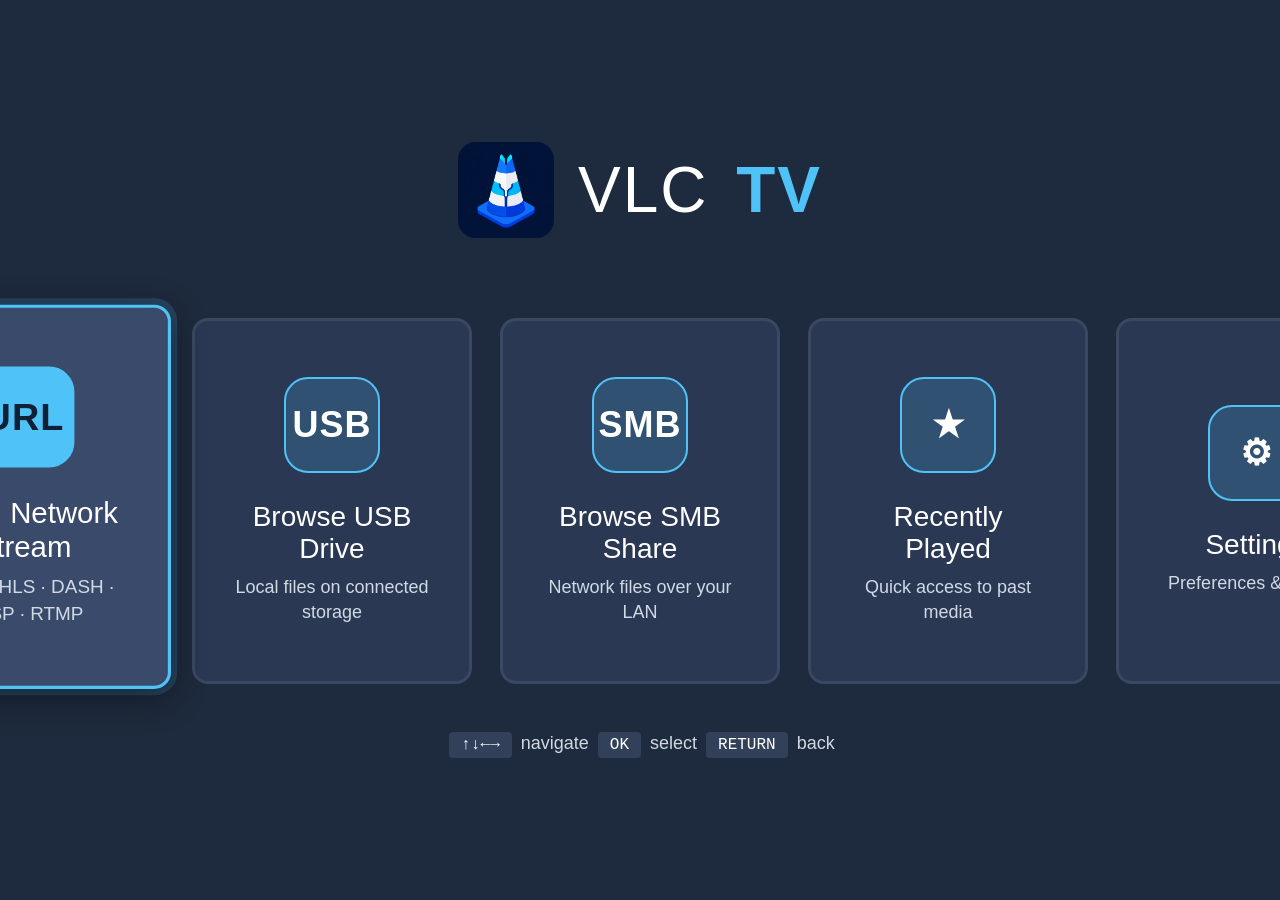
==== tizen-web-vlc/index.html @ 3103ba80 "Add fast seeking: accelerating scrub mode with percentage-based steps Left/Right and RW/FF now move " ====
<!DOCTYPE html>
<html lang="en">
<head>
<meta charset="utf-8">
<meta name="viewport" content="width=device-width, initial-scale=1, maximum-scale=1, user-scalable=no"/>
<title>VLC TV</title>
<link rel="stylesheet" href="css/style.css">
</head>
<body>

<!-- AVPlay needs an OBJECT element of type "video/mp4" as its render target -->
<object id="player-object" type="application/avplayer"></object>

<!-- HTML5 video — used for local file:// URLs because AVPlay's local-file
     pipeline is broken on Samsung TV 5.0 (opens the file, reports PLAYING,
     never decodes a frame).  The WebView's chromium media stack handles
     file:// just fine. -->
<video id="html5-video" playsinline></video>

<!-- Subtitle overlay — AVPlay doesn't auto-render text subs (TEXT/SUBTITLE
     tracks).  It fires onsubtitlechange(duration, text, ...) and we paint
     the text here. -->
<div id="subtitle-overlay" class="hidden"></div>

<!-- ── Home view ─────────────────────────────────────────────────────── -->
<section id="view-home" class="view">
    <header class="brand">
        <img class="cone-img" src="icon.png" alt="">
        <h1>VLC <span>TV</span></h1>
    </header>

    <nav class="home-tiles">
        <button class="tile" data-action="open-url" data-focus>
            <div class="tile-icon">URL</div>
            <div class="tile-label">Open Network Stream</div>
            <div class="tile-sub">HTTP · HLS · DASH · RTSP · RTMP</div>
        </button>
        <button class="tile" data-action="browse-usb">
            <div class="tile-icon">USB</div>
            <div class="tile-label">Browse USB Drive</div>
            <div class="tile-sub">Local files on connected storage</div>
        </button>
        <button class="tile" data-action="browse-smb">
            <div class="tile-icon">SMB</div>
            <div class="tile-label">Browse SMB Share</div>
            <div class="tile-sub">Network files over your LAN</div>
        </button>
        <button class="tile" data-action="browse-recent">
            <div class="tile-icon">★</div>
            <div class="tile-label">Recently Played</div>
            <div class="tile-sub">Quick access to past media</div>
        </button>
        <button class="tile" data-action="open-settings">
            <div class="tile-icon">⚙</div>
            <div class="tile-label">Settings</div>
            <div class="tile-sub">Preferences &amp; TV info</div>
        </button>
    </nav>

    <footer class="hint">
        <span class="key">↑↓←→</span> navigate
        <span class="key">OK</span> select
        <span class="key">RETURN</span> back
    </footer>
</section>

<!-- ── URL input view ────────────────────────────────────────────────── -->
<section id="view-url" class="view hidden">
    <header class="brand small">
        <img class="cone-img" src="icon.png" alt="">
        <h1>Open Network Stream</h1>
    </header>

    <div class="url-input-wrap">
        <label for="url-input">Stream URL or file path</label>
        <input id="url-input" type="text" inputmode="url"
               placeholder="rtsp://… · https://…/playlist.m3u8 · file:///opt/usr/media/…"
               data-focus>
    </div>

    <div class="actions">
        <button class="btn primary" data-action="open-current-url">Play</button>
        <button class="btn ghost"   data-action="fetch-remote-url">📲 Get URL from device</button>
        <button class="btn ghost"   data-action="back-home">Cancel</button>
    </div>

    <!-- Sample inputs sit below the primary actions so the remote lands on
         Play first; the chips are a secondary, try-it convenience. -->
    <div class="presets">
        <div class="presets-label">Or try a sample stream</div>
        <button class="preset" data-url="http://vjs.zencdn.net/v/oceans.mp4">Oceans (MP4, short)</button>
        <button class="preset" data-url="https://test-streams.mux.dev/x36xhzz/x36xhzz.m3u8">HLS test (Mux)</button>
        <button class="preset" data-url="https://commondatastorage.googleapis.com/gtv-videos-bucket/sample/BigBuckBunny.mp4">Big Buck Bunny (MP4)</button>
        <button class="preset" data-url="https://devstreaming-cdn.apple.com/videos/streaming/examples/bipbop_16x9/bipbop_16x9_variant.m3u8">Apple BipBop (HLS, 16:9)</button>
        <button class="preset" data-url="https://dash.akamaized.net/akamai/bbb_30fps/bbb_30fps.mpd">DASH test (Akamai)</button>
        <button class="preset" data-url="rtsp://9627b0bf2a7b.entrypoint.cloud.wowza.com:1935/app-p5260J38/66abe4b9_stream1">My Wowza RTSP</button>
        <button class="preset" data-url="rtsp://170.93.143.139:554/rtplive/470011e600ef003a004ee33696235daa">FAA RTSP (public)</button>
    </div>

    <p class="url-drop-hint">Paste a URL from your phone, tablet or laptop — pair once under <b>Settings</b>.</p>
</section>

<!-- ── File browser view ─────────────────────────────────────────────── -->
<section id="view-browse" class="view hidden">
    <header class="brand small">
        <img class="cone-img" src="icon.png" alt="">
        <h1 id="browse-title">USB Drive</h1>
    </header>

    <div class="browse-path"  id="browse-path">/</div>
    <ul    class="browse-list" id="browse-list"></ul>

    <footer class="hint">
        <span class="key">OK</span> open
        <span class="key">RETURN</span> up
        <span class="key">PLAY</span> open as media
    </footer>
</section>

<!-- ── Player view ───────────────────────────────────────────────────── -->
<section id="view-player" class="view hidden">
    <!-- Top bar: title -->
    <div class="osd osd-top hidden" id="osd-top">
        <span id="osd-title">Loading…</span>
    </div>

    <!-- Center spinner while opening -->
    <div class="spinner hidden" id="spinner">
        <div class="spinner-cone"></div>
        <div class="spinner-text">Opening stream…</div>
    </div>

    <!-- Center error banner -->
    <div class="error-overlay hidden" id="error-overlay">
        <div class="error-icon">!</div>
        <div class="error-title" id="error-title">Playback error</div>
        <div class="error-hint"  id="error-hint"></div>
        <button class="btn primary" data-action="back-home">Back to Home</button>
    </div>

    <!-- Bottom OSD: progress + controls -->
    <div class="osd osd-bottom hidden" id="osd-bottom">
        <div class="time">
            <span id="time-current">00:00</span>
            <span id="time-scrub-delta" class="scrub-delta hidden"></span>
            <div class="progress-track"><div class="progress-fill" id="progress-fill"></div></div>
            <span id="time-duration">00:00</span>
        </div>
        <div class="controls">
            <button class="ctrl" data-action="prev" id="btn-prev" title="Previous">⏮</button>
            <button class="ctrl" data-action="rewind">⏪</button>
            <button class="ctrl big" data-action="play-pause" id="btn-playpause" data-focus>▶</button>
            <button class="ctrl" data-action="forward">⏩</button>
            <button class="ctrl" data-action="next" id="btn-next" title="Next">⏭</button>
            <button class="ctrl" data-action="open-track-menu">CC</button>
            <button class="ctrl" data-action="open-speed-picker" id="btn-speed" title="Playback speed">1×</button>
            <button class="ctrl" data-action="toggle-repeat" id="btn-repeat" title="Repeat">↻</button>
            <button class="ctrl" data-action="toggle-shuffle" id="btn-shuffle" title="Shuffle">🔀</button>
            <span class="ctrl-sep" aria-hidden="true"></span>
            <button class="ctrl" data-action="stop">⏹</button>
        </div>
    </div>

    <!-- Track selection overlay -->
    <div class="track-menu hidden" id="track-menu">
        <h2>Tracks</h2>
        <div class="track-section">
            <h3>Audio</h3>
            <ul id="audio-tracks"></ul>
        </div>
        <div class="track-section">
            <h3>Subtitle</h3>
            <ul id="subtitle-tracks"></ul>
        </div>
        <button class="btn ghost" data-action="close-track-menu" data-focus>Close</button>
    </div>
</section>

<!-- ── Settings view ─────────────────────────────────────────────────── -->
<section id="view-settings" class="view hidden">
    <header class="brand small">
        <img class="cone-img" src="icon.png" alt="">
        <h1>Settings</h1>
    </header>

    <div class="settings-content">
        <div class="support-block">
            <img src="ko-fi-qr.webp" alt="Ko-fi QR code" class="support-qr">
            <div class="support-text">
                <div class="support-headline">Enjoying VLC TV?</div>
                <div class="support-hint">Scan the QR with your phone to support development on Ko-fi.</div>
            </div>
        </div>

        <div class="settings-group">
            <button class="settings-row" data-action="setting-audio-lang" data-focus>
                <div class="settings-label">Preferred audio language</div>
                <div class="settings-value" id="setting-audio-lang-value">Auto</div>
            </button>
            <button class="settings-row" data-action="setting-subtitle-lang">
                <div class="settings-label">Preferred subtitle language</div>
                <div class="settings-value" id="setting-subtitle-lang-value">Off</div>
            </button>
            <button class="settings-row" data-action="setting-repeat-mode">
                <div class="settings-label">Repeat mode</div>
                <div class="settings-value" id="setting-repeat-mode-value">Off</div>
            </button>
            <button class="settings-row" data-action="setting-auto-play">
                <div class="settings-label">Auto-play next file</div>
                <div class="settings-value" id="setting-auto-play-value">Off</div>
            </button>
            <button class="settings-row" data-action="setting-shuffle">
                <div class="settings-label">Shuffle playlist</div>
                <div class="settings-value" id="setting-shuffle-value">Off</div>
            </button>
        </div>

        <!-- Subtitle appearance is moved ABOVE the network-input sections
             below: those sections contain text fields that pop the on-screen
             keyboard the moment a focus lands on them, and on slower Tizen
             firmware the open/close-keyboard storm while scrolling past them
             could lag the UI or crash the app entirely (issue #28).  Sections
             that contain text inputs are now collapsed by default — the
             header is a focusable button that expands the group on press, so
             users navigating with the D-pad land on chevrons rather than
             stepping through every input. -->
        <h2 class="settings-section-title">Subtitle appearance</h2>
        <div class="settings-group">
            <button class="settings-row" data-action="setting-subtitle-size">
                <div class="settings-label">Subtitle size</div>
                <div class="settings-value" id="setting-subtitle-size-value">Medium</div>
            </button>
            <button class="settings-row" data-action="setting-subtitle-font">
                <div class="settings-label">Subtitle font</div>
                <div class="settings-value" id="setting-subtitle-font-value">Sans-serif</div>
            </button>
            <button class="settings-row" data-action="setting-subtitle-position">
                <div class="settings-label">Subtitle position</div>
                <div class="settings-value" id="setting-subtitle-position-value">Bottom</div>
            </button>
            <button class="settings-row" data-action="setting-subtitle-bg">
                <div class="settings-label">Subtitle background</div>
                <div class="settings-value" id="setting-subtitle-bg-value">None</div>
            </button>
        </div>

        <h2 class="settings-section-title">Cast from another device</h2>
        <div class="support-block">
            <div class="support-qr" id="pair-qr"></div>
            <div class="support-text">
                <div class="support-headline">Cast a link to your TV</div>
                <div class="cast-hint">
                    Scan the QR code to pair.<br>
                    Or go to <span class="pair-emph" id="pair-url">…</span> and enter code <span class="pair-emph" id="pair-code">…</span>.
                </div>
            </div>
        </div>

        <button class="settings-section-toggle" data-toggle="grp-smb" aria-expanded="false">
            <span class="settings-section-title">SMB network share</span>
            <span class="settings-section-chev" aria-hidden="true">▸</span>
        </button>
        <div class="settings-group is-collapsed" id="grp-smb">
            <label class="settings-row settings-row-input"><span class="settings-label">Server (IP/host)</span><input id="smb-host"   type="text"     placeholder="192.168.1.10"></label>
            <label class="settings-row settings-row-input"><span class="settings-label">Port</span><input id="smb-port"   type="text"     inputmode="numeric" placeholder="445"></label>
            <label class="settings-row settings-row-input"><span class="settings-label">Share</span><input id="smb-share"  type="text"     placeholder="Media"></label>
            <button class="settings-row" id="smb-anon"><div class="settings-label">Guest (no login)</div><div class="settings-value" id="smb-anon-val">Off</div></button>
            <label class="settings-row settings-row-input"><span class="settings-label">Username</span><input id="smb-user"   type="text"     placeholder="guest"></label>
            <label class="settings-row settings-row-input"><span class="settings-label">Password</span><input id="smb-pass"   type="password"></label>
            <label class="settings-row settings-row-input"><span class="settings-label">Domain (optional)</span><input id="smb-domain" type="text"></label>
            <button id="smb-save" class="settings-row"><span class="settings-label">Save SMB server</span></button>
        </div>

        <button class="settings-section-toggle" data-toggle="grp-srv" aria-expanded="false">
            <span class="settings-section-title">Transcode server</span>
            <span class="settings-section-chev" aria-hidden="true">▸</span>
        </button>
        <div class="settings-group is-collapsed" id="grp-srv">
            <div class="settings-row"><div class="settings-label">Status</div><div class="settings-value" id="srv-status-val">Not paired</div></div>
            <button id="srv-pair" class="settings-row"><span class="settings-label">Pair transcode server</span></button>
            <button id="srv-unpair" class="settings-row"><span class="settings-label">Remove transcode server</span></button>
        </div>

        <button class="settings-section-toggle" data-toggle="grp-dbg" aria-expanded="false">
            <span class="settings-section-title">Debug logging</span>
            <span class="settings-section-chev" aria-hidden="true">▸</span>
        </button>
        <div class="settings-group is-collapsed" id="grp-dbg">
            <button class="settings-row" id="dbg-enabled"><div class="settings-label">Send debug logs</div><div class="settings-value" id="dbg-enabled-val">Off</div></button>
            <label class="settings-row settings-row-input"><span class="settings-label">Listener IP</span><input id="dbg-host" type="text" placeholder="192.168.1.50"></label>
            <label class="settings-row settings-row-input"><span class="settings-label">Listener port</span><input id="dbg-port" type="text" placeholder="9999"></label>
            <button id="dbg-save" class="settings-row"><span class="settings-label">Save debug settings</span></button>
        </div>

        <h2 class="settings-section-title">TV Information</h2>
        <div class="tvinfo" id="tvinfo">Loading…</div>
    </div>
</section>

<!-- ── Generic picker overlay (used by Settings + future menus) ──────── -->
<div class="picker hidden" id="picker">
    <h2 id="picker-title">Pick a value</h2>
    <ul id="picker-options"></ul>
    <button class="btn ghost" data-action="close-picker">Cancel</button>
</div>

<!-- ── Toast / status flash ──────────────────────────────────────────── -->
<div id="toast" class="toast hidden"></div>

<script src="js/debug.js"></script>
<script src="js/remote.js"></script>
<script src="js/ui.js"></script>
<script src="js/settings.js"></script>
<script src="js/browser.js"></script>
<script src="js/mp4-subs.js"></script>
<script src="js/mkv-subs.js"></script>
<script src="js/player.js"></script>
<script src="js/qrcode.js"></script>
<script src="js/url-drop.js"></script>
<script src="js/server.js"></script>
<script src="js/smb.js"></script>
<script src="js/app.js"></script>
</body>
</html>
---- tizen-web-vlc/css/style.css ----
/* ────────────────────────────────────────────────────────────────────────
   VLC TV — visual language matching the bundled icon:
     · deep navy background (same as icon canvas)
     · white text as primary read colour
     · sky-blue (#4fc3f7) used as accent — focus rings, brand wordmark,
       progress fill, primary buttons.  Never as large background surfaces.
     · everything centred horizontally on a 1920×1080 TV viewed from 3 m
   ──────────────────────────────────────────────────────────────────────── */

:root {
    /* Slate-blue palette — same blue family as the icon but lifted out of
     * pure-navy darkness so text reads comfortably on a TV at 3 m. */
    --bg:        #1e2a3d;       /* base background, comfortable charcoal-blue */
    --bg-2:      #283549;       /* subtle elevation step */
    --bg-3:      #324159;       /* second elevation step */
    --bg-card:   #2a3854;       /* tile/card surface */
    --bg-card-h: #3a4a6a;       /* hovered/focused card */

    --fg:        #ffffff;
    --fg-mute:   #d0dae5;       /* lighter secondary text — easier reading */
    --fg-dim:    #8da0b8;

    --accent:    #4fc3f7;       /* sky blue from the icon */
    --accent-2:  #81d4fa;
    --accent-soft: rgba(79,195,247,.18);
    --danger:    #ff6b6b;

    --border:    rgba(255,255,255,.08);
    --shadow:    0 8px 32px rgba(0,0,0,.45);
    --r:         16px;
    --r-sm:      10px;
}

* { box-sizing: border-box; }

html, body {
    margin: 0; padding: 0;
    width: 100%; height: 100%;
    /* CRITICAL: body must be black/transparent so AVPlay's hardware video plane
     * shows through the WebView.  Any opaque background here would cover the
     * video.  Individual non-player views set their own backgrounds. */
    background: #000;
    color: var(--fg);
    font-family: 'Segoe UI', 'Helvetica Neue', Helvetica, Arial, sans-serif;
    font-size: 26px;
    overflow: hidden;
    user-select: none;
    -webkit-user-select: none;
}

button { font: inherit; color: inherit; cursor: pointer; background: none; border: 0; }
button:focus { outline: none; }

.hidden { display: none !important; }

/* ── Views: full screen, vertically + horizontally centred contents ────
 * Each non-player view paints its own opaque background — required because
 * the body is black (for AVPlay video plane visibility) and we don't want
 * to see black behind the home/url/browse UIs. */
.view {
    position: absolute; top: 0; right: 0; bottom: 0; left: 0;
    padding: 60px;
    display: flex;
    flex-direction: column;
    align-items: center;
    justify-content: center;
    text-align: center;
    background: var(--bg);
}

/* Player view stays transparent so the AVPlay hardware video plane shows
 * through.  Without this, the body's black would be covered by this view's
 * background and the video plane would be hidden. */
#view-player {
    background: transparent;
}

/* ── Brand (logo + wordmark) ──────────────────────────────────────── */
.brand {
    display: flex;
    align-items: center;
    justify-content: center;
    margin-bottom: 80px;
}
.brand.small { margin-bottom: 48px; }

.brand h1 {
    margin: 0 0 0 24px;       /* was flex `gap`, swapped for margin for WebKit 537 */
    font-size: 64px;
    font-weight: 200;
    letter-spacing: 2px;
    color: var(--fg);
}
.brand.small h1 { font-size: 40px; }

.brand h1 span {
    color: var(--accent);
    font-weight: 600;
    margin-left: 8px;
}

/* Brand mark — uses the actual app icon so it always matches the launcher */
.cone-img {
    width: 96px; height: 96px;
    border-radius: 18px;
    flex-shrink: 0;
}
.brand.small .cone-img { width: 56px; height: 56px; border-radius: 12px; }

/* ── Home tiles ───────────────────────────────────────────────────── */
.home-tiles {
    display: grid; grid-gap: 28px;   /* grid-gap, not gap: TV WebView is Chromium 63 */
    grid-template-columns: repeat(5, 280px);   /* 5×280 + 4×28 = 1512px, fits 1080p */
    justify-content: center;
}

.tile {
    background: var(--bg-card);
    border: 3px solid var(--border);
    border-radius: var(--r);
    padding: 56px 40px;
    text-align: center;
    transition: transform .15s ease, border-color .15s ease, background .15s ease, box-shadow .15s ease;
    color: var(--fg);
}

.tile:focus, .tile.focused {
    border-color: var(--accent);
    background: var(--bg-card-h);
    transform: scale(1.05) translateY(-4px);
    box-shadow: var(--shadow), 0 0 0 6px var(--accent-soft);
}

.tile-icon {
    font-size: 36px;
    font-weight: 700;
    color: var(--fg);
    background: var(--accent-soft);
    border: 2px solid var(--accent);
    width: 96px; height: 96px;
    line-height: 92px;
    border-radius: 24px;
    margin: 0 auto 28px;
    letter-spacing: 1px;
}
.tile:focus .tile-icon, .tile.focused .tile-icon {
    background: var(--accent);
    color: #102035;
}

.tile-label {
    font-size: 28px;
    font-weight: 500;
    color: var(--fg);
    margin-bottom: 10px;
}
.tile-sub {
    font-size: 18px;
    color: var(--fg-mute);
    line-height: 1.4;
}

/* ── URL input view ───────────────────────────────────────────────── */
.url-input-wrap {
    width: 100%;
    max-width: 1080px;
    text-align: center;
}
.url-input-wrap label {
    display: block;
    font-size: 18px;
    color: var(--fg-mute);
    text-transform: uppercase;
    letter-spacing: 2px;
    margin-bottom: 16px;
}
#url-input {
    width: 100%;
    background: var(--bg-card);
    color: var(--fg);
    font: inherit;
    font-size: 26px;
    border: 3px solid var(--border);
    border-radius: var(--r-sm);
    padding: 22px 28px;
    text-align: center;
    transition: border-color .15s ease, background .15s ease;
}
#url-input::placeholder { color: var(--fg-dim); }
#url-input:focus, #url-input.focused {
    outline: none;
    border-color: var(--accent);
    background: var(--bg-card-h);
    box-shadow: 0 0 0 6px var(--accent-soft);
}

.presets {
    margin-top: 40px;
    width: 100%;
    max-width: 1080px;
    display: flex;
    flex-wrap: wrap;
    justify-content: center;
}
.presets-label {
    width: 100%;
    font-size: 16px;
    color: var(--fg-dim);
    text-transform: uppercase;
    letter-spacing: 2px;
    margin-bottom: 14px;
}
.preset {
    background: var(--bg-card);
    border: 2px solid var(--border);
    border-radius: 999px;
    padding: 12px 28px;
    font-size: 18px;
    color: var(--fg-mute);
    margin: 7px;     /* spacing instead of flex gap */
    transition: border-color .15s, color .15s, background .15s;
}
.preset:focus, .preset.focused {
    border-color: var(--accent);
    color: var(--fg);
    background: var(--bg-card-h);
}

.actions {
    display: flex;
    margin-top: 48px;
    justify-content: center;
}
.actions > .btn + .btn { margin-left: 24px; }

.btn {
    border: 3px solid transparent;
    border-radius: 999px;
    padding: 18px 56px;
    font-size: 22px;
    font-weight: 500;
    transition: border-color .15s ease, background .15s ease, color .15s ease, transform .15s ease;
}
.btn.primary {
    /* Resting primary: a faint tint + accent label, so it reads as the main
     * action WITHOUT looking like the solid accent focus highlight. */
    background: var(--accent-soft);
    color: var(--accent-2);
    font-weight: 600;
}
.btn.primary:focus, .btn.primary.focused {
    /* Solid fill + glow only when it actually has focus. */
    background: var(--accent);
    color: #102035;
    transform: scale(1.04);
    box-shadow: 0 0 0 6px var(--accent-soft);
}
.btn.ghost {
    background: var(--bg-card);
    color: var(--fg);
    border-color: var(--border);
}
.btn.ghost:focus, .btn.ghost.focused {
    border-color: var(--accent);
    background: var(--bg-card-h);
    transform: scale(1.04);
}

/* ── File browser ─────────────────────────────────────────────────── */
#view-browse {
    /* Browser needs the full width for the list; centre the container only */
    justify-content: flex-start;
}
.browse-path {
    color: var(--fg-mute);
    font-size: 20px;
    margin-bottom: 16px;
    word-break: break-all;
    width: 100%;
    max-width: 1400px;
    text-align: left;
}
.browse-list {
    flex: 1;
    width: 100%;
    max-width: 1400px;
    list-style: none;
    margin: 0;
    padding: 0;
    overflow-y: auto;
    background: var(--bg-card);
    border-radius: var(--r);
    border: 1px solid var(--border);
    text-align: left;
}
.browse-list li {
    padding: 20px 32px;
    border-bottom: 1px solid var(--border);
    display: flex;
    align-items: center;
    transition: background .12s ease, border-left .12s ease;
    color: var(--fg);
    font-size: 22px;
}
.browse-list li > * + * { margin-left: 24px; }
.browse-list li:last-child { border-bottom: 0; }
.browse-list li.focused {
    background: var(--accent-soft);
    border-left: 6px solid var(--accent);
    padding-left: 26px;
}
.browse-list .icon {
    width: 36px; flex: 0 0 36px;
    text-align: center;
    font-size: 22px;
    color: var(--accent);
}
.browse-list .name { flex: 1; }
.browse-list .meta {
    color: var(--fg-mute);
    font-size: 18px;
    flex-shrink: 0;
}
/* Watched indicator: a green check on already-seen items, with the row
 * dimmed so unseen episodes stand out when scanning a series folder. */
.browse-list .watched {
    flex-shrink: 0;
    color: #5cb85c;
    font-size: 20px;
    font-weight: 700;
}
.browse-list li.watched-item .name { color: var(--fg-mute); }
.browse-list li.watched-item .icon { opacity: .6; }

/* ── Player ───────────────────────────────────────────────────────── */
#player-object {
    position: absolute; top: 0; right: 0; bottom: 0; left: 0;
    width: 100%; height: 100%;
    background: transparent;  /* let video plane show; body underneath is black */
}

#html5-video {
    position: absolute; top: 0; right: 0; bottom: 0; left: 0;
    width: 100%; height: 100%;
    background: #000;
    display: none;  /* shown only when playing a local file */
}

/* AVPlay subtitle overlay — for embedded text/subtitle tracks selected via
 * the CC menu.  AVPlay fires onsubtitlechange(duration, text, ...) and we
 * paint into this element.  HTML5 <track> handles its own rendering. */
/* Size + font come from the user's Settings via CSS custom properties set in
 * SubtitleStyle.apply(); position + background come from the sub-pos-XXX and
 * sub-bg classes toggled on this element.  Defaults below match the medium/
 * sans/bottom/none preset so the overlay looks right even before apply() runs. */
#subtitle-overlay {
    position: absolute;
    left: 8%; right: 8%;
    bottom: 8%;
    text-align: center;
    color: #fff;
    font-size: var(--sub-size, 36px);
    font-family: var(--sub-font, 'Segoe UI', 'Helvetica Neue', Helvetica, Arial, sans-serif);
    font-weight: 500;
    line-height: 1.3;
    text-shadow:
         0 0 4px rgba(0,0,0,.95),
         2px 2px 0 rgba(0,0,0,.85),
        -2px 2px 0 rgba(0,0,0,.85),
         2px -2px 0 rgba(0,0,0,.85),
        -2px -2px 0 rgba(0,0,0,.85);
    pointer-events: none;
    /* Bumped from 50 to 80 — the OSDs have no explicit z-index (auto/0)
     * but on Tizen Chromium 63 they appear to obscure the overlay anyway.
     * 80 keeps it below the pickers (200) and toast (1000). */
    z-index: 80;
}
/* Position presets.  Bottom is the default; middle/top free the opposite
 * anchor so the block grows in the right direction. */
#subtitle-overlay.sub-pos-bottom { top: auto; bottom: 8%; transform: none; }
#subtitle-overlay.sub-pos-top    { bottom: auto; top: 8%; transform: none; }
#subtitle-overlay.sub-pos-middle { top: 50%; bottom: auto; transform: translateY(-50%); }

/* The cue text lives in a .sub-line span so a translucent box (when enabled)
 * hugs the text instead of spanning the full 8%-to-8% width. */
#subtitle-overlay .sub-line {
    /* inline-block is more reliable than inline on Tizen Chromium 63 for
     * absolutely-positioned text-align:center containers — pure inline
     * spans sometimes rendered invisibly there. */
    display: inline-block;
    white-space: pre-line;
    -webkit-box-decoration-break: clone;
    box-decoration-break: clone;
}
#subtitle-overlay.sub-bg .sub-line {
    background: rgba(0,0,0,.65);
    padding: .08em .35em;
    border-radius: 6px;
    /* Outline is redundant over a solid box — drop the heavy shadow there. */
    text-shadow: 0 0 3px rgba(0,0,0,.8);
}

#view-player {
    padding: 0;
    pointer-events: none;
    align-items: stretch;
    justify-content: stretch;
}

.osd {
    position: absolute; left: 0; right: 0;
    color: var(--fg);
    pointer-events: auto;
    transition: opacity .25s ease;
}
.osd-top {
    top: 0;
    padding: 32px 60px 100px;
    background: linear-gradient(180deg, rgba(0,0,0,.85), rgba(0,0,0,0));
    text-align: left;
}
.osd-bottom {
    bottom: 0;
    padding: 100px 60px 48px;
    background: linear-gradient(0deg, rgba(0,0,0,.92), rgba(0,0,0,0));
}

#osd-title {
    font-size: 28px;
    font-weight: 500;
}

.time {
    display: flex;
    align-items: center;
    margin-bottom: 32px;
    font-variant-numeric: tabular-nums;
    font-size: 22px;
    color: var(--fg);
    position: relative;   /* anchors the floating scrub-delta label */
}
.time > * + * { margin-left: 24px; }
.progress-track {
    flex: 1;
    height: 6px;
    background: rgba(255,255,255,.18);
    border-radius: 3px;
    overflow: hidden;
}
.progress-fill {
    height: 100%; width: 0%;
    background: var(--accent);
    transition: width .25s linear;
}
/* Scrub mode: the fill previews the seek destination, so it must track key
 * repeats instantly (no easing) and read as "not the real position yet". */
.progress-fill.scrubbing {
    transition: none;
    background: #fff;
}
/* Floats above the time row: it must NOT take part in the flex layout, or
 * showing/hiding it resizes the progress track and the fill tip jumps
 * sideways at commit even though the percentage is unchanged. */
.scrub-delta {
    position: absolute;
    left: 0;
    bottom: 100%;
    margin: 0 0 10px;
    color: var(--accent);
    font-weight: 600;
}

.controls {
    display: flex;
    align-items: center;
    justify-content: center;
}
.controls > .ctrl + .ctrl { margin-left: 20px; }

/* Visual separator pushes Stop apart from the playback / track controls so
 * an accidental over-press from play-pause can't land on it. */
.ctrl-sep {
    display: inline-block;
    width: 1px;
    height: 56px;
    margin: 0 28px;
    background: rgba(255,255,255,.12);
}
.ctrl {
    background: rgba(255,255,255,.08);
    border: 3px solid transparent;
    border-radius: 50%;
    width: 64px; height: 64px;
    font-size: 24px;
    color: var(--fg);
    display: flex; align-items: center; justify-content: center;
    transition: border-color .15s ease, background .15s ease, transform .15s;
}
.ctrl.big {
    width: 96px; height: 96px;
    font-size: 36px;
    background: var(--accent);
    color: #102035;
}
.ctrl:focus, .ctrl.focused {
    border-color: var(--accent);
    background: var(--accent-soft);
    transform: scale(1.06);
}
.ctrl.big:focus, .ctrl.big.focused {
    background: var(--accent-2);
    border-color: var(--accent-2);
}
/* Prev/Next greyed out when there's no sibling in that direction.  Stays
 * focusable so the remote doesn't get stuck skipping over it. */
.ctrl.disabled { opacity: .35; }

/* ── Spinner ──────────────────────────────────────────────────────── */
.spinner {
    position: absolute; left: 50%; top: 50%;
    transform: translate(-50%, -50%);
    text-align: center;
    pointer-events: auto;
}
.spinner-cone {
    width: 80px; height: 80px;
    border: 6px solid rgba(255,255,255,.15);
    border-top-color: var(--accent);
    border-radius: 50%;
    margin: 0 auto 24px;
    animation: spin 1s linear infinite;
}
.spinner-text { font-size: 24px; color: var(--fg-mute); }
@keyframes spin { to { transform: rotate(360deg); } }

/* ── Error overlay ────────────────────────────────────────────────── */
.error-overlay {
    position: absolute; top: 0; right: 0; bottom: 0; left: 0;
    background: rgba(10,20,35,.96);
    display: flex; flex-direction: column; align-items: center; justify-content: center;
    padding: 80px;
    pointer-events: auto;
    text-align: center;
    z-index: 100;  /* keep above OSDs so the "Back" button is clickable */
}
.error-overlay > * + * { margin-top: 24px; }

/* Big yellow warning icon for visibility, white message text for readability,
 * muted secondary line for the codec hint.  Red on navy was too low contrast. */
.error-icon {
    width: 96px; height: 96px;
    border-radius: 50%;
    background: var(--accent-soft);
    border: 4px solid var(--accent);
    color: var(--accent);
    font-size: 56px; font-weight: 700;
    display: flex; align-items: center; justify-content: center;
    line-height: 1;
}
.error-title {
    font-size: 36px;
    font-weight: 500;
    color: var(--fg);
    max-width: 1200px;
}
.error-hint {
    font-size: 20px;
    color: var(--fg-mute);
    max-width: 1000px;
    line-height: 1.5;
    white-space: pre-line;  /* respect \n in the hint text so ffmpeg cmds are on their own lines */
    text-align: left;
}
/* Legacy — kept in case any pre-update DOM still references it */
.error-msg {
    font-size: 26px;
    color: var(--fg);
    max-width: 1100px;
    line-height: 1.4;
}

/* ── Track menu ───────────────────────────────────────────────────── */
.track-menu {
    position: absolute; right: 60px; bottom: 240px;
    background: var(--bg-card);
    border: 1px solid var(--border);
    border-radius: var(--r);
    padding: 32px;
    min-width: 480px;
    max-width: 600px;
    box-shadow: var(--shadow);
    pointer-events: auto;
    text-align: left;
}
.track-menu h2 {
    margin: 0 0 20px;
    font-size: 24px;
    font-weight: 500;
}
.track-section { margin-bottom: 24px; }
.track-section h3 {
    margin: 0 0 12px;
    font-size: 16px;
    color: var(--fg-mute);
    text-transform: uppercase;
    letter-spacing: 1.5px;
}
.track-section ul { list-style: none; margin: 0; padding: 0; }
.track-section li {
    padding: 12px 18px;
    border-radius: 8px;
    transition: background .12s ease;
    color: var(--fg);
}
.track-section li.focused { background: var(--accent-soft); }
.track-section li.active::before {
    content: '✓ ';
    color: var(--accent);
    font-weight: 700;
}
.track-section li.muted { color: var(--fg-dim); font-style: italic; }

/* ── Hints / footer ───────────────────────────────────────────────── */
.hint {
    margin-top: 48px;
    color: var(--fg-mute);
    font-size: 18px;
}
.key {
    display: inline-block;
    background: var(--bg-3);
    padding: 4px 12px;
    border-radius: 4px;
    font-family: 'Consolas', monospace;
    color: var(--fg);
    font-size: 16px;
    margin: 0 4px;
}

/* ── Repeat / shuffle buttons (active state highlight) ───────────── */
.ctrl.repeat-on,
.ctrl.shuffle-on {
    color: var(--accent);
    background: var(--accent-soft);
}
.ctrl.repeat-on::after {
    content: '1';
    position: absolute;
    top: -2px; right: -2px;
    width: 18px; height: 18px;
    line-height: 18px;
    text-align: center;
    background: var(--accent);
    color: var(--bg);
    font-size: 12px; font-weight: 700;
    border-radius: 50%;
}
.ctrl { position: relative; }   /* needed for the badge above */

/* ── Settings view ───────────────────────────────────────────────── */
#view-settings {
    justify-content: flex-start;
    align-items: center;
}
.settings-content {
    width: 100%;
    max-width: 1100px;
    text-align: left;
    overflow-y: auto;
    padding-bottom: 40px;
    /* Hard-cap the scroll-region height so the TV-info panel always overflows
     * and the Down-arrow scroll handler has something to scroll into.  Tuned
     * for 1080p (window.innerHeight = 1080) but works fine on smaller too. */
    height: calc(100vh - 260px);
    /* Hide the native scrollbar — we navigate via remote, not pointer. */
    scrollbar-width: none;
}
.settings-content::-webkit-scrollbar { display: none; }
.settings-group {
    margin-bottom: 40px;
}
.settings-row {
    width: 100%;
    display: flex;
    align-items: center;
    justify-content: space-between;
    padding: 22px 28px;
    margin-bottom: 12px;
    background: var(--bg-card);
    border: 3px solid var(--border);
    border-radius: var(--r);
    color: var(--fg);
    text-align: left;
    transition: border-color .15s ease, background .15s ease;
}
.settings-row:focus, .settings-row.focused {
    border-color: var(--accent);
    background: var(--bg-card-h);
    box-shadow: 0 0 0 4px var(--accent-soft);
}
.settings-label { font-size: 24px; }

/* SMB text fields: stack the label above a full-width input so the focusable
 * <input> shares the same horizontal centre as the full-width button rows.
 * The D-pad nav is geometric and penalises horizontal offset, so a narrow
 * right-aligned input gets skipped over — a centred, full-width one doesn't. */
.settings-row-input {
    flex-direction: column;
    align-items: stretch;
}
.settings-row-input .settings-label { margin-bottom: 12px; }
.settings-row-input input {
    width: 100%;
    box-sizing: border-box;
    font-size: 22px;
    padding: 12px 16px;
    background: var(--bg);
    border: 2px solid var(--border);
    border-radius: var(--r-sm);
    color: var(--fg);
}
.settings-row-input:focus-within,
.settings-row-input input:focus,
.settings-row-input input.focused {
    border-color: var(--accent);
    outline: none;
}
.settings-value {
    font-size: 20px;
    color: var(--accent);
    font-weight: 500;
}
.settings-section-title {
    margin: 20px 0 16px;
    font-size: 22px;
    color: var(--fg-mute);
    text-transform: uppercase;
    letter-spacing: 2px;
    font-weight: 500;
}

/* Collapsible section header — looks like the bare h2 above, but is a
 * focusable button so D-pad navigation can expand the group on press.
 * Sections containing text-input rows (SMB, Debug logging) are collapsed
 * by default so passing them with the D-pad doesn't pop the on-screen
 * keyboard for every input on the way past — that was the trigger for
 * the lag / crash described in issue #28. */
.settings-section-toggle {
    width: 100%;
    display: flex;
    align-items: center;
    justify-content: space-between;
    padding: 14px 20px;
    margin: 20px 0 16px;
    background: transparent;
    border: 2px solid transparent;
    border-radius: var(--r);
    color: var(--fg-mute);
    text-align: left;
    cursor: pointer;
    transition: border-color .15s ease, background .15s ease, color .15s ease;
}
.settings-section-toggle .settings-section-title { margin: 0; }
.settings-section-toggle:focus,
.settings-section-toggle.focused {
    border-color: var(--accent);
    background: var(--bg-card);
    color: var(--fg);
    outline: none;
    box-shadow: 0 0 0 4px var(--accent-soft);
}
.settings-section-chev {
    font-size: 20px;
    color: var(--fg-dim);
    transition: transform .15s ease;
    margin-left: 16px;
}
/* Expanded state (default rendering of an open <button aria-expanded="true">) */
.settings-section-toggle[aria-expanded="true"] .settings-section-chev {
    transform: rotate(90deg);
}

/* Hide the collapsed group entirely.  display:none means descendants have
 * offsetParent === null, which the UI focus filter (ui.js:48) treats as
 * non-focusable — exactly what we want, the keyboard never gets a chance
 * to pop for hidden inputs. */
.settings-group.is-collapsed { display: none; }

/* TV info table */
.tvinfo {
    background: var(--bg-card);
    border: 1px solid var(--border);
    border-radius: var(--r);
    padding: 24px 28px;
    font-size: 19px;
    line-height: 1.6;
}
.tvinfo .row {
    display: flex;
    align-items: baseline;
    padding: 4px 0;
    border-bottom: 1px solid var(--border);
}
.tvinfo .row:last-child { border-bottom: 0; }
.tvinfo .k { flex: 0 0 220px; color: var(--fg-mute); }
.tvinfo .v { flex: 1; color: var(--fg); word-break: break-all; }
.tvinfo h3 {
    margin: 18px 0 8px;
    font-size: 18px;
    color: var(--fg-mute);
    text-transform: uppercase;
    letter-spacing: 1.5px;
    font-weight: 500;
}
/* 2-column grid for the codec list — twice the density so everything fits
 * on a 1080p screen without needing to scroll. */
.tvinfo .codecs {
    display: grid;
    grid-template-columns: 1fr 1fr;
    grid-column-gap: 28px;   /* grid-column-gap for Chromium 63 */
}
.tvinfo .codec {
    display: flex;
    padding: 4px 0;
    font-size: 18px;
}
.tvinfo .codec .name { flex: 0 0 160px; color: var(--fg-mute); }
.tvinfo .codec .status.ok    { color: #6ad06a; }
.tvinfo .codec .status.maybe { color: var(--accent-2); }
.tvinfo .codec .status.no    { color: var(--danger); }

/* "Support this app" Ko-fi block */
.support-block {
    display: flex;
    align-items: center;
    background: var(--bg-card);
    border: 1px solid var(--border);
    border-radius: var(--r);
    padding: 24px 28px;
    margin-bottom: 24px;
}
.support-qr {
    flex: 0 0 200px;
    width: 200px;
    height: 200px;
    background: #fff;       /* keep QR readable on dark surfaces */
    padding: 10px;
    border-radius: 12px;
    image-rendering: pixelated;
    margin-right: 32px;     /* flex `gap` is unsupported on the TV WebView (Chromium 63) */
}
.support-text { flex: 1; }
.support-headline {
    font-size: 22px;
    font-weight: 600;
    color: var(--fg);
    margin-bottom: 6px;
}
.support-hint {
    font-size: 18px;
    color: var(--fg-mute);
    line-height: 1.5;
}

/* ── Picker overlay (settings options, modal) ────────────────────── */
.picker {
    position: fixed;
    top: 10%; left: 50%;
    transform: translateX(-50%);
    width: 600px; max-width: 90%;
    max-height: 80vh;
    overflow-y: auto;
    background: var(--bg-card);
    border: 2px solid var(--border);
    border-radius: var(--r);
    padding: 32px;
    box-shadow: var(--shadow);
    z-index: 200;
    text-align: left;
}
.picker h2 {
    margin: 0 0 20px;
    font-size: 24px;
    font-weight: 500;
    color: var(--fg);
}
.picker ul {
    list-style: none; margin: 0 0 20px; padding: 0;
}
.picker li {
    padding: 14px 18px;
    border-radius: 8px;
    color: var(--fg);
    transition: background .12s ease;
    cursor: pointer;
}
.picker li.focused { background: var(--accent-soft); }
.picker li.active::before {
    content: '✓ ';
    color: var(--accent);
    font-weight: 700;
}

/* ── Toast ────────────────────────────────────────────────────────── */
.toast {
    position: fixed;
    bottom: 60px; left: 50%;
    transform: translateX(-50%);
    background: var(--bg-3);
    color: var(--fg);
    padding: 16px 36px;
    border-radius: 999px;
    font-size: 20px;
    box-shadow: var(--shadow);
    z-index: 1000;
    border: 1px solid var(--border);
}

/* ── URL-drop pairing hint (network view) ───────────────────────────── */
.url-drop-hint {
    margin: 14px 2px 0;
    color: #8499b3;
    font-size: 17px;
    line-height: 1.5;
}
.url-drop-hint b { color: #ff8800; font-weight: 600; word-break: break-all; }
.url-drop-hint:empty { display: none; }

/* ── Pairing block (Settings → Cast from another device) ─────────────── */
.cast-hint {
    font-size: 22px;
    color: var(--fg-mute);
    line-height: 1.7;       /* doubles as spacing between the two lines */
}
.pair-emph {
    color: var(--accent);
    font-family: 'Consolas', monospace;
    word-break: break-all;
}
#pair-qr { display: flex; align-items: center; justify-content: center; }
#pair-qr img { display: block; border-radius: 4px; }
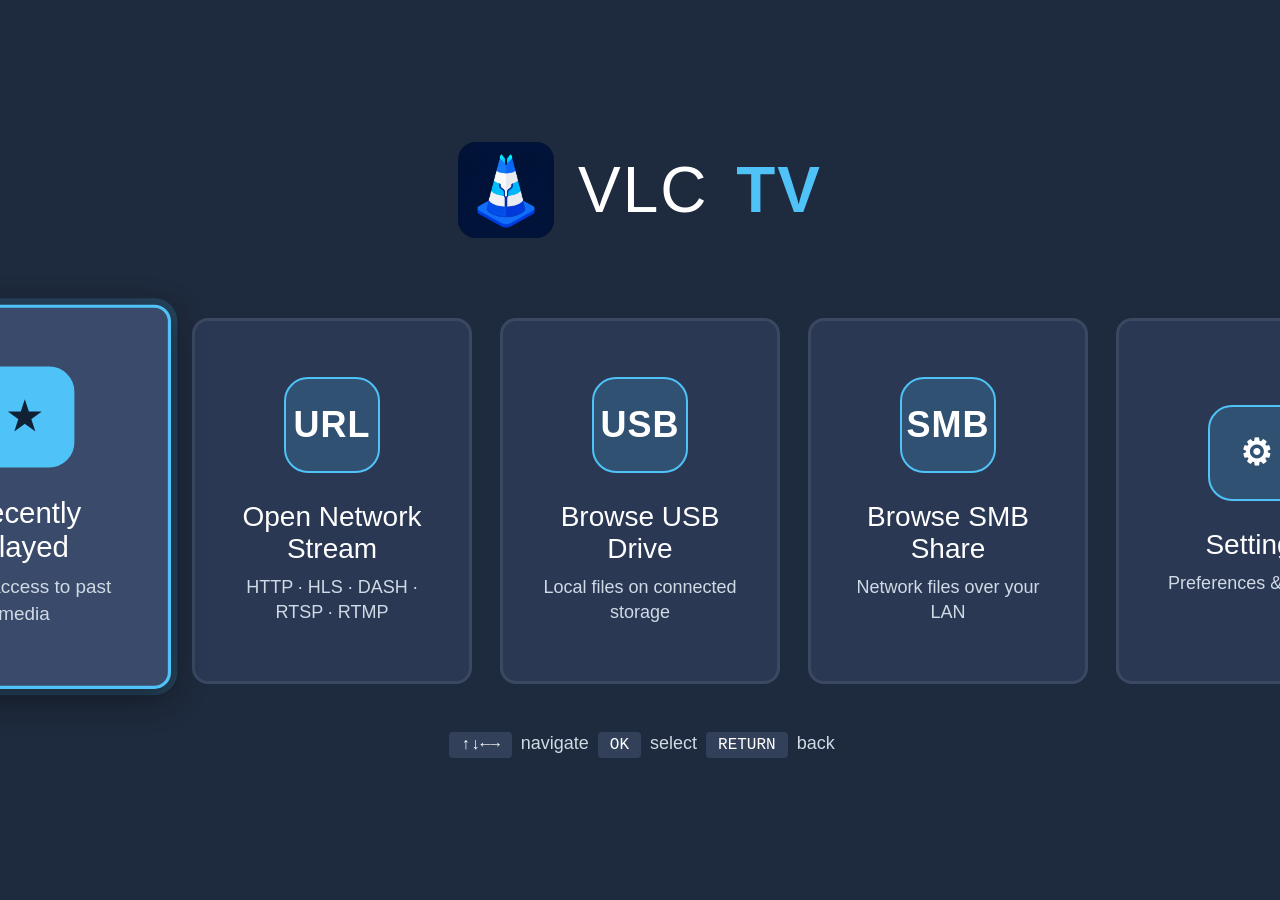
==== commit 8ed3b29d: "Home: move Recently Played to leftmost tile (issue #56) The common return-visit action is 'resume wh" ====
--- a/tizen-web-vlc/index.html
+++ b/tizen-web-vlc/index.html
@@ -30,7 +30,15 @@
     </header>
 
     <nav class="home-tiles">
-        <button class="tile" data-action="open-url" data-focus>
+        <!-- Recently Played is intentionally the leftmost tile so the D-pad
+             lands on it first — the common return-visit action is "resume
+             what I was watching", not "browse from scratch" (issue #56). -->
+        <button class="tile" data-action="browse-recent" data-focus>
+            <div class="tile-icon">★</div>
+            <div class="tile-label">Recently Played</div>
+            <div class="tile-sub">Quick access to past media</div>
+        </button>
+        <button class="tile" data-action="open-url">
             <div class="tile-icon">URL</div>
             <div class="tile-label">Open Network Stream</div>
             <div class="tile-sub">HTTP · HLS · DASH · RTSP · RTMP</div>
@@ -44,11 +52,6 @@
             <div class="tile-icon">SMB</div>
             <div class="tile-label">Browse SMB Share</div>
             <div class="tile-sub">Network files over your LAN</div>
-        </button>
-        <button class="tile" data-action="browse-recent">
-            <div class="tile-icon">★</div>
-            <div class="tile-label">Recently Played</div>
-            <div class="tile-sub">Quick access to past media</div>
         </button>
         <button class="tile" data-action="open-settings">
             <div class="tile-icon">⚙</div>
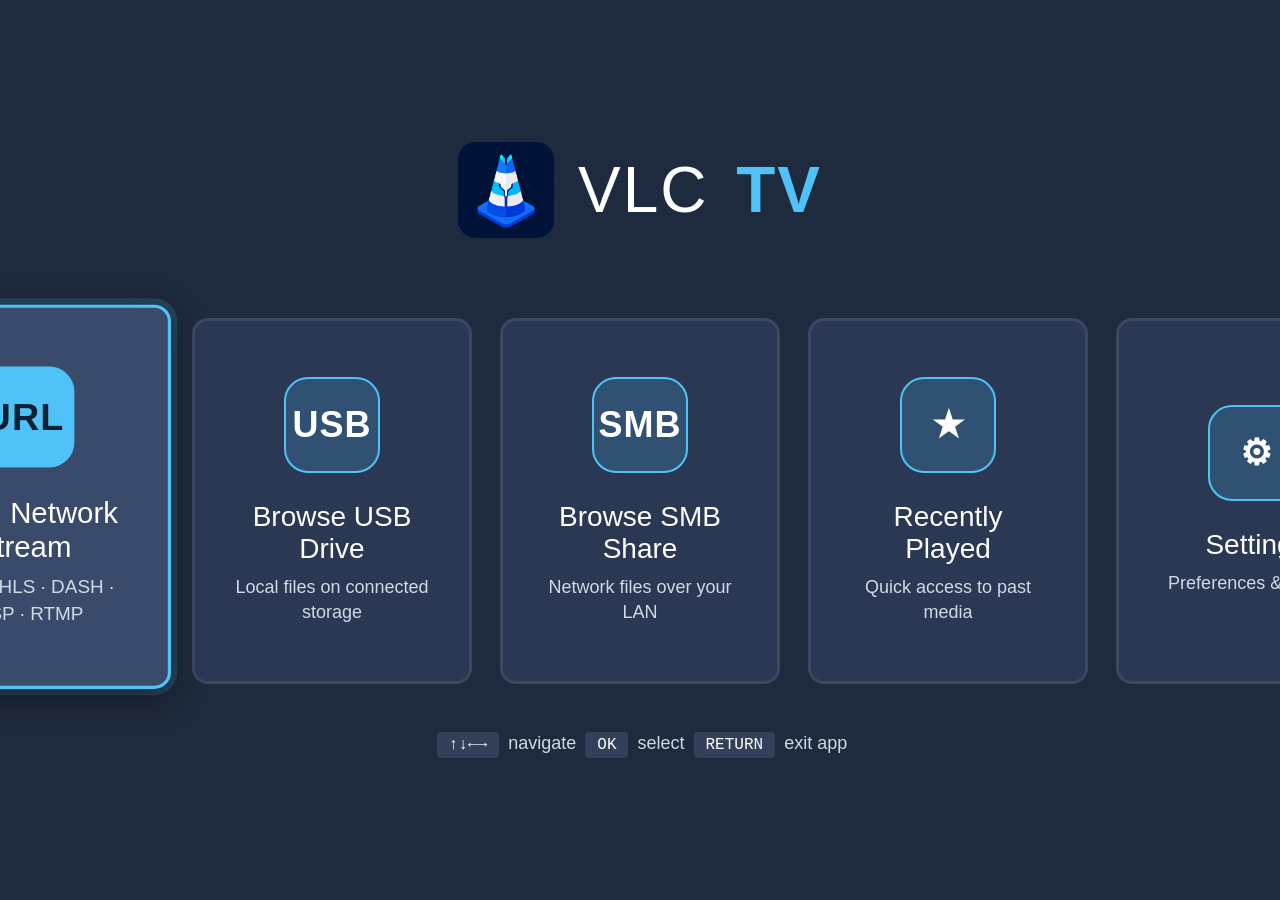
==== commit 5abe4517: "Player OK toggles play/pause + BACK on home exits app (issue #57) Two independent fixes bundled sinc" ====
--- a/tizen-web-vlc/index.html
+++ b/tizen-web-vlc/index.html
@@ -30,15 +30,7 @@
     </header>
 
     <nav class="home-tiles">
-        <!-- Recently Played is intentionally the leftmost tile so the D-pad
-             lands on it first — the common return-visit action is "resume
-             what I was watching", not "browse from scratch" (issue #56). -->
-        <button class="tile" data-action="browse-recent" data-focus>
-            <div class="tile-icon">★</div>
-            <div class="tile-label">Recently Played</div>
-            <div class="tile-sub">Quick access to past media</div>
-        </button>
-        <button class="tile" data-action="open-url">
+        <button class="tile" data-action="open-url" data-focus>
             <div class="tile-icon">URL</div>
             <div class="tile-label">Open Network Stream</div>
             <div class="tile-sub">HTTP · HLS · DASH · RTSP · RTMP</div>
@@ -53,6 +45,11 @@
             <div class="tile-label">Browse SMB Share</div>
             <div class="tile-sub">Network files over your LAN</div>
         </button>
+        <button class="tile" data-action="browse-recent">
+            <div class="tile-icon">★</div>
+            <div class="tile-label">Recently Played</div>
+            <div class="tile-sub">Quick access to past media</div>
+        </button>
         <button class="tile" data-action="open-settings">
             <div class="tile-icon">⚙</div>
             <div class="tile-label">Settings</div>
@@ -63,7 +60,7 @@
     <footer class="hint">
         <span class="key">↑↓←→</span> navigate
         <span class="key">OK</span> select
-        <span class="key">RETURN</span> back
+        <span class="key">RETURN</span> exit app
     </footer>
 </section>
 
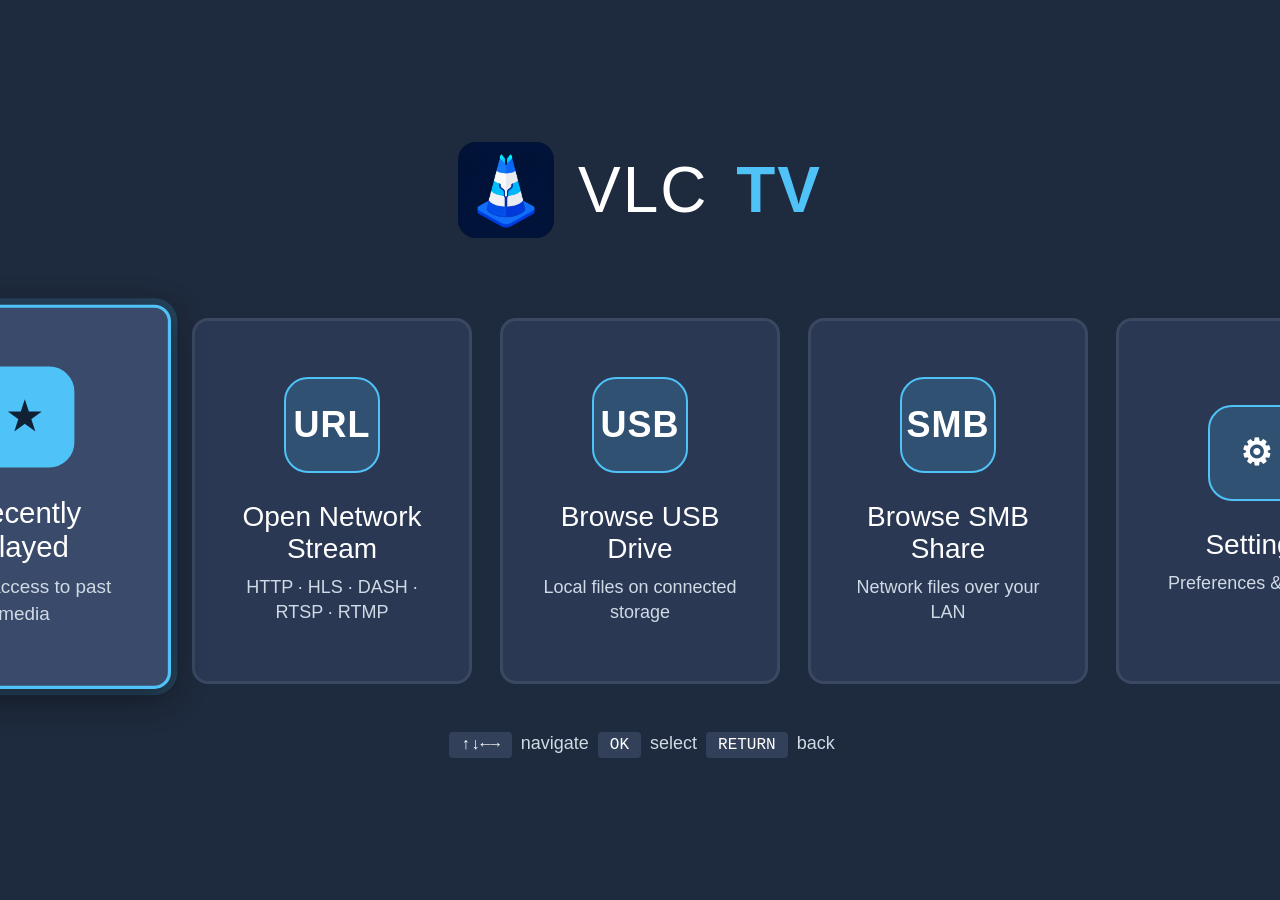
==== commit 899e5dae: "Merge pull request #58 from PatrickSt1991/feat/issue-56-recent-leftmost feat: move Recently Played t" ====
--- a/tizen-web-vlc/index.html
+++ b/tizen-web-vlc/index.html
@@ -30,7 +30,15 @@
     </header>
 
     <nav class="home-tiles">
-        <button class="tile" data-action="open-url" data-focus>
+        <!-- Recently Played is intentionally the leftmost tile so the D-pad
+             lands on it first — the common return-visit action is "resume
+             what I was watching", not "browse from scratch" (issue #56). -->
+        <button class="tile" data-action="browse-recent" data-focus>
+            <div class="tile-icon">★</div>
+            <div class="tile-label">Recently Played</div>
+            <div class="tile-sub">Quick access to past media</div>
+        </button>
+        <button class="tile" data-action="open-url">
             <div class="tile-icon">URL</div>
             <div class="tile-label">Open Network Stream</div>
             <div class="tile-sub">HTTP · HLS · DASH · RTSP · RTMP</div>
@@ -45,11 +53,6 @@
             <div class="tile-label">Browse SMB Share</div>
             <div class="tile-sub">Network files over your LAN</div>
         </button>
-        <button class="tile" data-action="browse-recent">
-            <div class="tile-icon">★</div>
-            <div class="tile-label">Recently Played</div>
-            <div class="tile-sub">Quick access to past media</div>
-        </button>
         <button class="tile" data-action="open-settings">
             <div class="tile-icon">⚙</div>
             <div class="tile-label">Settings</div>
@@ -60,7 +63,7 @@
     <footer class="hint">
         <span class="key">↑↓←→</span> navigate
         <span class="key">OK</span> select
-        <span class="key">RETURN</span> exit app
+        <span class="key">RETURN</span> back
     </footer>
 </section>
 
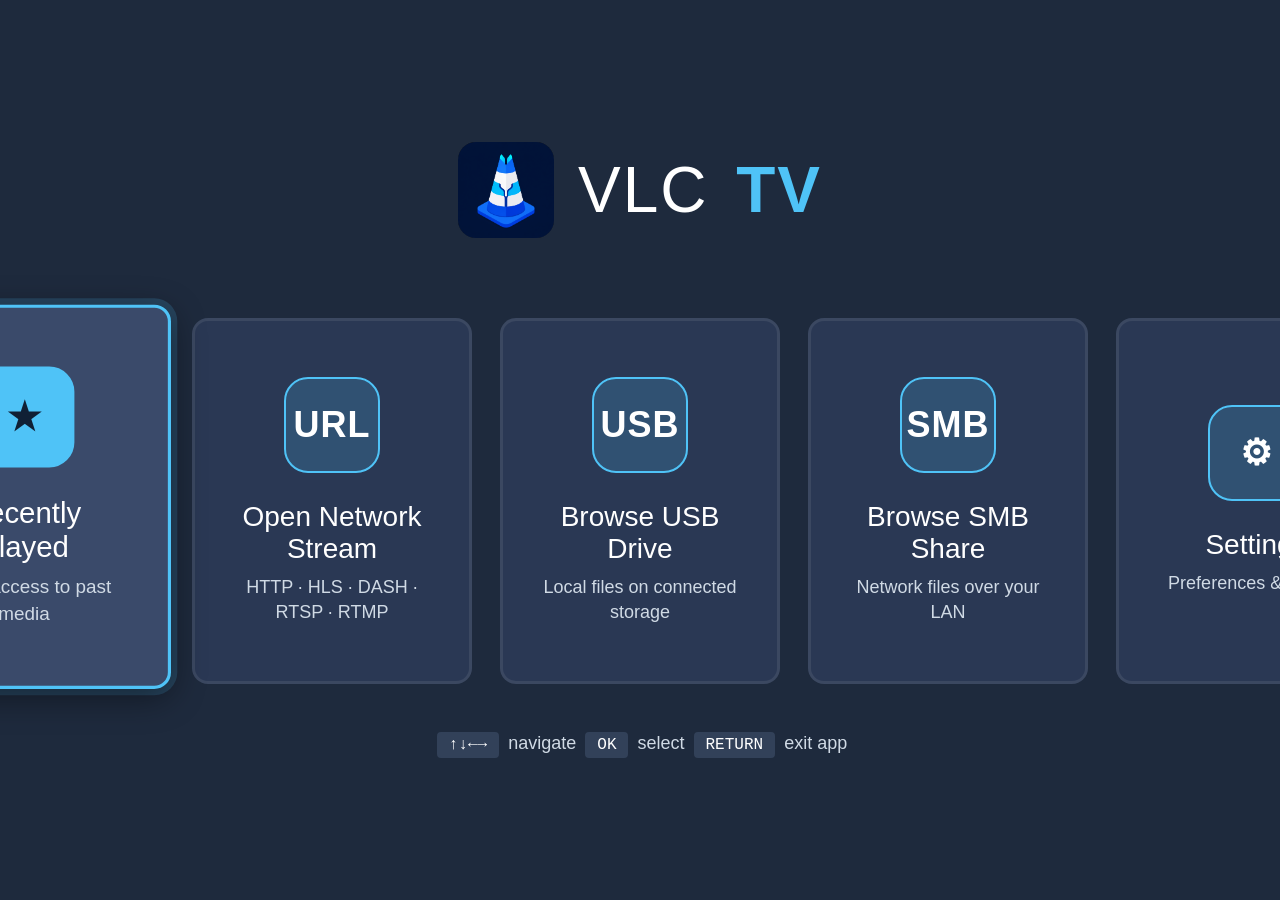
==== commit 05df4574: "Merge pull request #59 from PatrickSt1991/fix/issue-57-playpause-and-exit fix: OK toggles play/pause" ====
--- a/tizen-web-vlc/index.html
+++ b/tizen-web-vlc/index.html
@@ -63,7 +63,7 @@
     <footer class="hint">
         <span class="key">↑↓←→</span> navigate
         <span class="key">OK</span> select
-        <span class="key">RETURN</span> back
+        <span class="key">RETURN</span> exit app
     </footer>
 </section>
 
